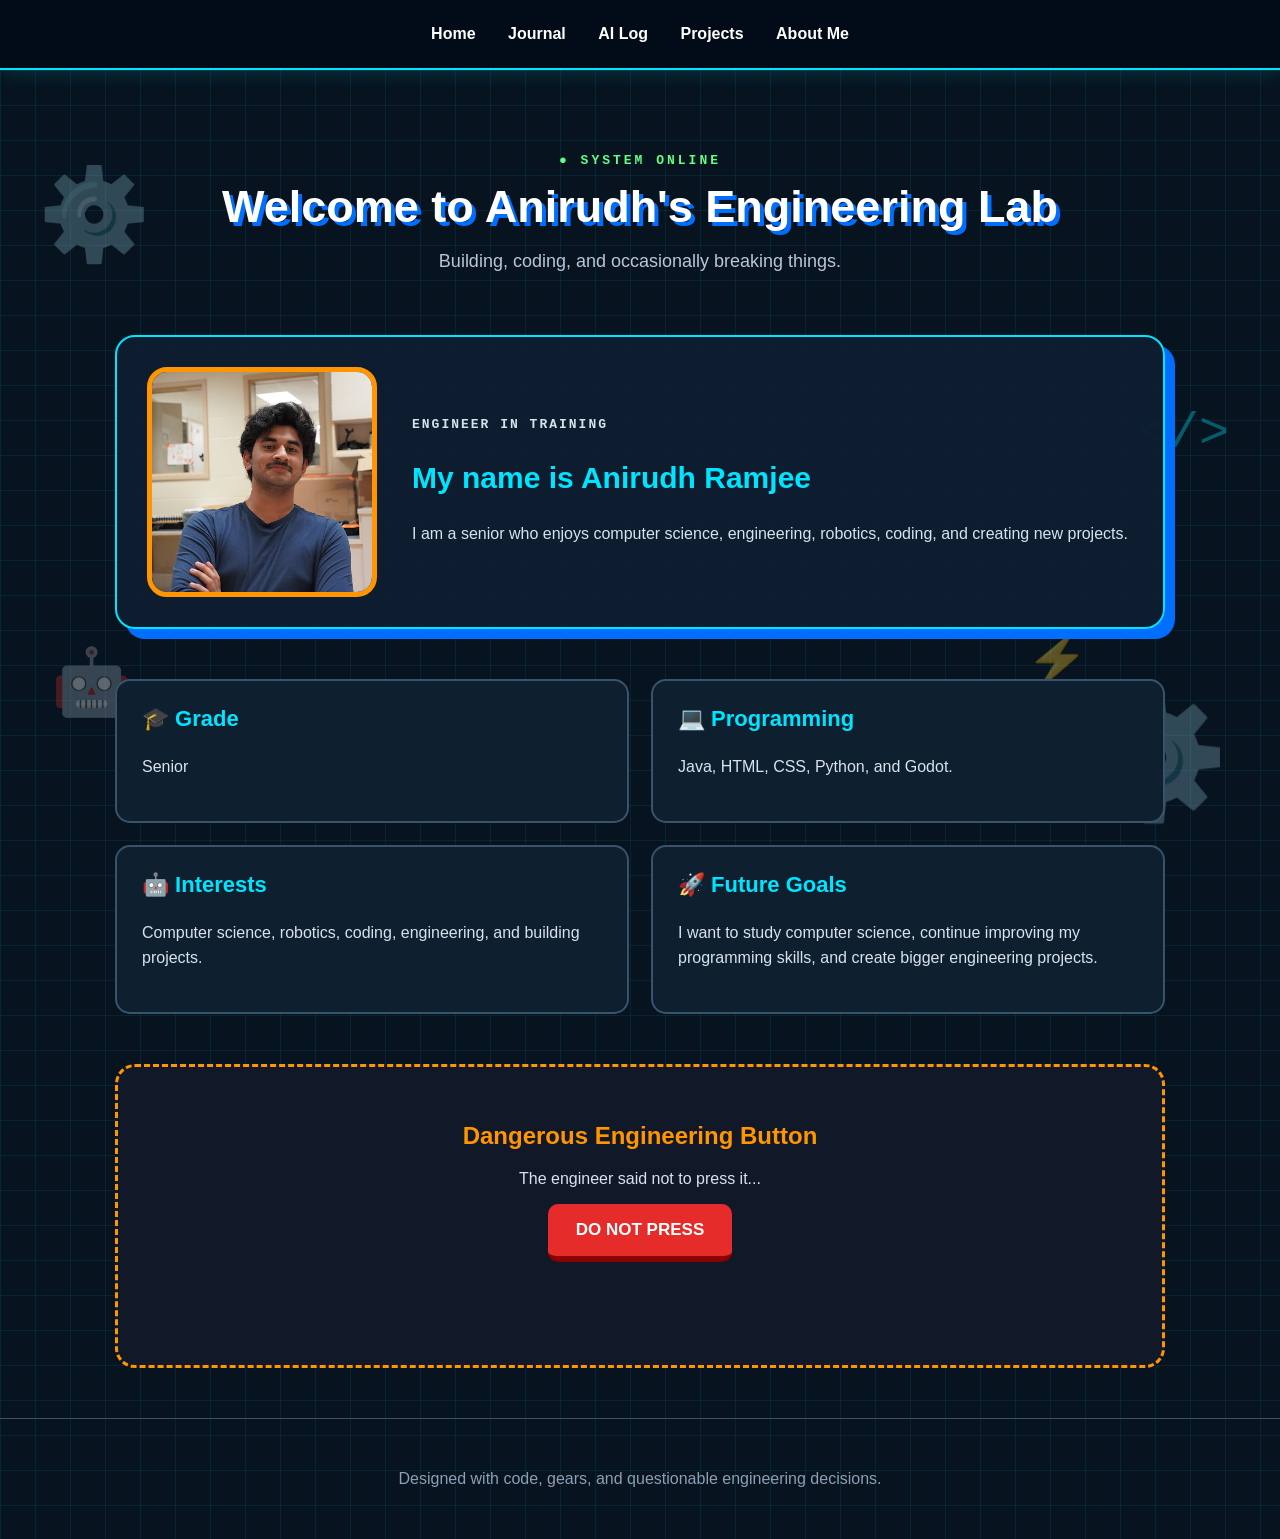
==== about.html @ 03d93529 "Initial Portfolio 2.0 redesign" ====
<!DOCTYPE html>
<html lang="en">

<head>
    <meta charset="UTF-8">
    <meta name="viewport" content="width=device-width, initial-scale=1.0">

    <title>Anirudh's Engineering Lab</title>

    <link rel="stylesheet" href="./css/styles.css">
</head>

<body class="about-page">

    <!-- Floating Engineering Decorations -->

    <div class="floating gear-one">⚙️</div>
    <div class="floating gear-two">⚙️</div>
    <div class="floating code-one">&lt;/&gt;</div>
    <div class="floating robot-one">🤖</div>
    <div class="floating lightning">⚡</div>


    <!-- Navigation -->

    <nav>
        <a href="index.html">Home</a>
        <a href="journal.html">Journal</a>
        <a href="ai-log.html">AI Log</a>
        <a href="projects.html">Projects</a>
        <a href="about.html">About Me</a>
    </nav>


    <!-- Header -->

    <header class="about-header">

        <p class="status">● SYSTEM ONLINE</p>

        <h1>Welcome to Anirudh's Engineering Lab</h1>

        <p>
            Building, coding, and occasionally breaking things.
        </p>

    </header>


    <!-- Main Content -->

    <main class="about-container">

        <section class="profile-card">

            <img
                class="profile-picture"
                src="./images/profile.jpg"
                alt="Picture of Anirudh"
            >

            <div>

                <p class="small-text">
                    ENGINEER IN TRAINING
                </p>

                <h2>My name is Anirudh Ramjee</h2>

                <p>
                    I am a senior who enjoys computer science,
                    engineering, robotics, coding, and creating new projects.
                </p>

            </div>

        </section>


        <!-- Information Cards -->

        <section class="information-grid">

            <div class="information-card">

                <h3>🎓 Grade</h3>

                <p>
                    Senior
                </p>

            </div>


            <div class="information-card">

                <h3>💻 Programming</h3>

                <p>
                    Java, HTML, CSS, Python, and Godot.
                </p>

            </div>


            <div class="information-card">

                <h3>🤖 Interests</h3>

                <p>
                    Computer science, robotics, coding,
                    engineering, and building projects.
                </p>

            </div>


            <div class="information-card">

                <h3>🚀 Future Goals</h3>

                <p>
                    I want to study computer science,
                    continue improving my programming skills,
                    and create bigger engineering projects.
                </p>

            </div>

        </section>


        <!-- Easter Egg -->

        <section class="easter-egg">

            <h2>Dangerous Engineering Button</h2>

            <p>
                The engineer said not to press it...
            </p>

            <button id="labButton" onclick="activateLab()">
                DO NOT PRESS
            </button>

            <p id="secretMessage"></p>

        </section>

    </main>


    <!-- Footer -->

    <footer>

        <p>
            Designed with code, gears, and questionable engineering decisions.
        </p>

    </footer>


    <!-- Secret Button JavaScript -->

    <script>

        let clicks = 0;

        const messages = [
            "You pressed it. The robot is now awake. 🤖",
            "WARNING: Too much engineering detected! ⚠️",
            "The gears are spinning faster!",
            "Purdue application mode activated! 🚂",
            "Achievement unlocked: Professional Button Presser.",
            "Okay... that is enough clicking."
        ];


        function activateLab() {

            clicks++;

            const message =
                document.getElementById("secretMessage");

            const button =
                document.getElementById("labButton");


            message.textContent =
                messages[(clicks - 1) % messages.length];


            document.body.classList.toggle("robot-mode");


            if (clicks >= 5) {

                button.textContent =
                    "YOU REALLY LIKE BUTTONS";

            } else {

                button.textContent =
                    "PRESS AGAIN?";

            }

        }

    </script>

</body>

</html>
---- css/styles.css ----
/* =========================================
   ANIRUDH'S ENGINEERING NOTEBOOK
   MAIN CSS FILE
   ========================================= */


/* =========================================
   RESET / GENERAL
   ========================================= */

* {
    box-sizing: border-box;
}

html {
    scroll-behavior: smooth;
}

body {
    margin: 0;
    min-height: 100vh;
    font-family: Arial, sans-serif;
    color: white;

    background-color: #07131f;

    background-image:
        linear-gradient(rgba(0, 229, 255, 0.08) 1px, transparent 1px),
        linear-gradient(90deg, rgba(0, 229, 255, 0.08) 1px, transparent 1px);

    background-size: 35px 35px;
}


/* =========================================
   NAVIGATION - ALL PAGES
   ========================================= */

nav {
    background-color: rgba(3, 13, 24, 0.97);
    padding: 18px 20px;
    text-align: center;

    border-bottom: 2px solid #00e5ff;

    position: relative;
    z-index: 20;

    box-shadow: 0 4px 18px rgba(0, 229, 255, 0.15);
}

nav a {
    display: inline-block;

    color: white;

    margin: 7px 14px;

    text-decoration: none;

    font-weight: bold;

    transition: 0.3s;
}

nav a:hover {
    color: #00e5ff;

    transform: translateY(-2px);

    text-shadow: 0 0 10px #00e5ff;
}


/* =========================================
   HOME PAGE ENGINEERING LAB BUTTON
   ========================================= */

.about-button {
    background-color: #102a72;

    color: white;

    padding: 12px 20px;

    border: 2px solid #00e5ff;

    border-radius: 10px;

    box-shadow: 5px 5px 0 #ff9500;

    transition: 0.3s;
}

.about-button:hover {
    background-color: #00e5ff;

    color: #07131f;

    transform: translateY(-5px) rotate(-1deg);

    box-shadow: 8px 8px 0 #ff9500;
}


/* =========================================
   NORMAL PAGE HEADINGS
   HOME / JOURNAL / AI LOG / PROJECTS
   ========================================= */

body > h1 {
    max-width: 1100px;

    margin: 45px auto 25px;

    padding: 0 40px;

    color: #00e5ff;

    font-size: 42px;

    text-shadow: 3px 3px 0 #006eff;
}

body > h2 {
    max-width: 1100px;

    margin: 35px auto 15px;

    padding: 0 40px;

    color: #ff9500;

    font-size: 28px;
}

body > p {
    max-width: 1100px;

    margin: 12px auto;

    padding: 0 40px;

    color: #d8e3ec;

    font-size: 17px;

    line-height: 1.7;
}

body > ul {
    max-width: 1060px;

    margin: 15px auto 40px;

    padding-left: 60px;
    padding-right: 40px;

    color: #d8e3ec;

    line-height: 1.9;
}

body > ul li::marker {
    color: #00e5ff;
}

strong {
    color: #00e5ff;
}


/* =========================================
   AI LOG PAGE
   ========================================= */

input,
textarea {
    display: block;

    width: calc(100% - 80px);

    max-width: 900px;

    margin: 8px auto 20px;

    padding: 14px;

    background-color: #0e1f30;

    color: white;

    border: 2px solid #38546c;

    border-radius: 10px;

    font-family: Arial, sans-serif;

    font-size: 16px;

    transition: 0.3s;
}

input::placeholder,
textarea::placeholder {
    color: #8096aa;
}

input:focus,
textarea:focus {
    outline: none;

    border-color: #00e5ff;

    box-shadow: 0 0 12px rgba(0, 229, 255, 0.3);
}

textarea {
    min-height: 110px;

    resize: vertical;
}

body > button {
    display: block;

    margin: 10px auto 30px;
}

button {
    background-color: #006eff;

    color: white;

    padding: 13px 24px;

    border: 2px solid #00e5ff;

    border-radius: 9px;

    font-size: 16px;

    font-weight: bold;

    cursor: pointer;

    transition: 0.3s;
}

button:hover {
    background-color: #00e5ff;

    color: #07131f;

    transform: translateY(-3px);

    box-shadow: 5px 5px 0 #ff9500;
}

#entries {
    width: calc(100% - 80px);

    max-width: 1000px;

    margin: 20px auto 50px;
}

#entries > div {
    background-color: rgba(14, 31, 48, 0.96);

    border: 2px solid #38546c;

    border-radius: 15px;

    padding: 25px;

    margin-bottom: 25px;

    transition: 0.3s;
}

#entries > div:hover {
    border-color: #00e5ff;

    transform: translateY(-5px);

    box-shadow: 6px 6px 0 #006eff;
}

#entries p {
    color: #d8e3ec;

    line-height: 1.6;
}


/* =========================================
   PROJECT PAGE
   ========================================= */

.project-card {
    width: calc(100% - 80px);

    max-width: 1000px;

    margin: 25px auto;

    padding: 28px;

    background-color: rgba(14, 31, 48, 0.96);

    border: 2px solid #38546c;

    border-radius: 16px;

    transition: 0.3s;
}

.project-card:hover {
    border-color: #ff9500;

    transform: translateY(-7px);

    box-shadow: 7px 7px 0 #ff9500;
}

.project-card h2 {
    margin-top: 0;

    color: #00e5ff;

    font-size: 26px;
}

.project-card p {
    color: #d8e3ec;

    line-height: 1.7;
}


/* =========================================
   ABOUT PAGE
   ========================================= */

body.about-page {
    overflow-x: hidden;

    transition: 0.4s;
}


/* =========================================
   ABOUT HEADER
   ========================================= */

.about-header {
    text-align: center;

    padding: 70px 20px 45px;

    position: relative;

    z-index: 3;
}

.about-header h1 {
    margin: 12px 0;

    color: white;

    font-size: 45px;

    text-shadow: 4px 4px 0 #006eff;
}

.about-header > p:last-child {
    color: #b8c7d9;

    font-size: 18px;
}


/* =========================================
   SYSTEM ONLINE
   ========================================= */

.status {
    color: #62ff87;

    font-family: monospace;

    font-weight: bold;

    letter-spacing: 3px;

    animation: statusPulse 2s infinite;
}

@keyframes statusPulse {
    0%,
    100% {
        opacity: 0.5;
    }

    50% {
        opacity: 1;

        text-shadow: 0 0 15px #62ff87;
    }
}


/* =========================================
   ABOUT CONTAINER
   ========================================= */

.about-container {
    width: 90%;

    max-width: 1050px;

    margin: auto;

    position: relative;

    z-index: 3;
}


/* =========================================
   PROFILE CARD
   ========================================= */

.profile-card {
    background-color: rgba(14, 31, 48, 0.96);

    border: 2px solid #00e5ff;

    border-radius: 20px;

    padding: 30px;

    display: flex;

    align-items: center;

    gap: 35px;

    box-shadow: 10px 10px 0 #006eff;

    transition: 0.3s;
}

.profile-card:hover {
    transform: translateY(-5px);
}

.profile-picture {
    width: 230px;

    height: 230px;

    object-fit: cover;

    border-radius: 20px;

    border: 5px solid #ff9500;

    transition: 0.4s;
}

.profile-picture:hover {
    transform: rotate(3deg) scale(1.05);

    box-shadow: 0 0 25px #ff9500;
}

.small-text {
    color: #ff9500;

    font-family: monospace;

    font-weight: bold;

    letter-spacing: 2px;
}

.profile-card h2 {
    color: #00e5ff;

    font-size: 30px;
}

.profile-card p {
    color: #d8e3ec;

    line-height: 1.7;
}


/* =========================================
   ABOUT INFORMATION CARDS
   ========================================= */

.information-grid {
    display: grid;

    grid-template-columns: repeat(2, 1fr);

    gap: 22px;

    margin-top: 50px;
}

.information-card {
    background-color: #0e1f30;

    border: 2px solid #38546c;

    border-radius: 15px;

    padding: 25px;

    transition: 0.3s;
}

.information-card:hover {
    border-color: #ff9500;

    transform: translateY(-8px) rotate(-1deg);

    box-shadow: 7px 7px 0 #ff9500;
}

.information-card h3 {
    margin-top: 0;

    color: #00e5ff;

    font-size: 22px;
}

.information-card p {
    color: #d8e3ec;

    line-height: 1.6;
}


/* =========================================
   EASTER EGG SECTION
   ========================================= */

.easter-egg {
    background-color: #111827;

    border: 3px dashed #ff9500;

    border-radius: 20px;

    margin: 50px 0;

    padding: 35px;

    text-align: center;
}

.easter-egg h2 {
    color: #ff9500;
}

.easter-egg p {
    color: #d8e3ec;
}


/* =========================================
   LAB BUTTON
   ========================================= */

#labButton {
    background-color: #e62b2b;

    color: white;

    border: none;

    border-bottom: 6px solid #8b0000;

    border-radius: 10px;

    padding: 16px 28px;

    font-size: 17px;

    font-weight: bold;

    cursor: pointer;

    transition: 0.2s;
}

#labButton:hover {
    background-color: #ff3b3b;

    color: white;

    transform: scale(1.08);

    box-shadow: none;
}

#labButton:active {
    transform: translateY(5px);

    border-bottom-width: 1px;
}

#secretMessage {
    min-height: 25px;

    margin-top: 25px;

    color: #62ff87;

    font-family: monospace;

    font-size: 18px;
}


/* =========================================
   FLOATING ENGINEERING DECORATIONS
   ========================================= */

.floating {
    position: fixed;

    z-index: 1;

    opacity: 0.35;

    user-select: none;

    pointer-events: none;
}

.gear-one {
    top: 18%;

    left: 3%;

    font-size: 90px;

    animation: spin 8s linear infinite;
}

.gear-two {
    bottom: 8%;

    right: 4%;

    font-size: 120px;

    animation: reverseSpin 10s linear infinite;
}

.code-one {
    top: 45%;

    right: 4%;

    color: #00e5ff;

    font-size: 50px;

    font-family: monospace;

    animation: float 3s ease-in-out infinite;
}

.robot-one {
    bottom: 20%;

    left: 4%;

    font-size: 65px;

    animation: float 2.5s ease-in-out infinite;
}

.lightning {
    top: 70%;

    right: 15%;

    font-size: 50px;

    animation: flash 1.5s infinite;
}


/* =========================================
   FOOTER
   ========================================= */

footer {
    margin-top: 40px;

    padding: 35px;

    text-align: center;

    color: #8ca0b3;

    border-top: 1px solid #38546c;
}


/* =========================================
   ROBOT MODE
   ========================================= */

.robot-mode {
    background-color: #16051f !important;
}

.robot-mode nav {
    border-bottom-color: #ff00ea;
}

.robot-mode .gear-one,
.robot-mode .gear-two {
    animation-duration: 1s;
}

.robot-mode .profile-card {
    border-color: #ff00ea;

    box-shadow: 10px 10px 0 #ff00ea;
}

.robot-mode .information-card {
    border-color: #ff00ea;
}


/* =========================================
   ANIMATIONS
   ========================================= */

@keyframes spin {
    from {
        transform: rotate(0deg);
    }

    to {
        transform: rotate(360deg);
    }
}

@keyframes reverseSpin {
    from {
        transform: rotate(360deg);
    }

    to {
        transform: rotate(0deg);
    }
}

@keyframes float {
    0%,
    100% {
        transform: translateY(0);
    }

    50% {
        transform: translateY(-20px);
    }
}

@keyframes flash {
    0%,
    100% {
        opacity: 0.2;
    }

    50% {
        opacity: 0.8;
    }
}


/* =========================================
   MOBILE / SMALL SCREEN
   ========================================= */

@media (max-width: 700px) {

    nav {
        padding: 12px;
    }

    nav a {
        margin: 6px;
    }

    .about-button {
        margin: 8px;
    }

    body > h1 {
        padding: 0 20px;

        font-size: 32px;
    }

    body > h2 {
        padding: 0 20px;
    }

    body > p {
        padding: 0 20px;
    }

    body > ul {
        padding-left: 40px;

        padding-right: 20px;
    }

    input,
    textarea {
        width: calc(100% - 40px);
    }

    #entries {
        width: calc(100% - 40px);
    }

    .project-card {
        width: calc(100% - 40px);
    }

    .profile-card {
        flex-direction: column;

        text-align: center;

        padding: 25px;
    }

    .profile-picture {
        width: 190px;

        height: 190px;
    }

    .information-grid {
        grid-template-columns: 1fr;
    }

    .about-header {
        padding-top: 45px;
    }

    .about-header h1 {
        font-size: 32px;
    }

    .floating {
        opacity: 0.15;
    }
}
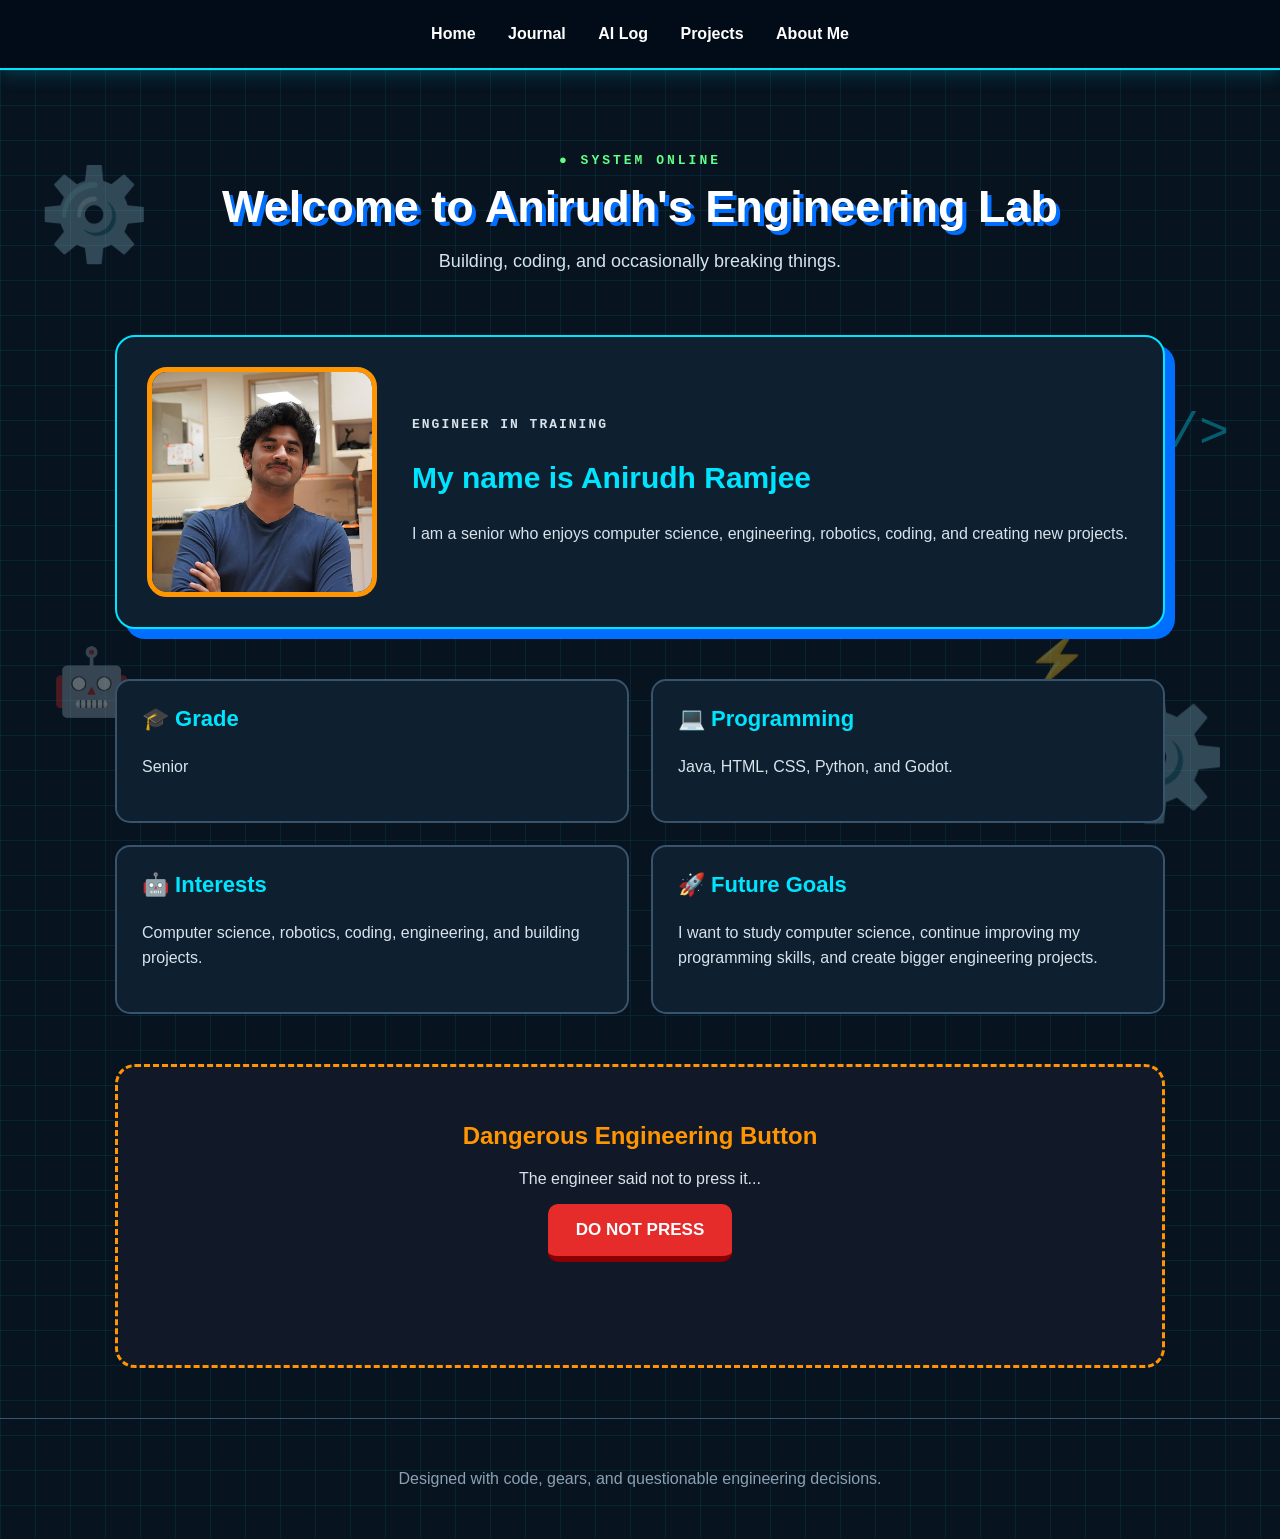
==== commit 3afc45f8: "Light mode dark mode part one added light and dark mode start up" ====
--- a/about.html
+++ b/about.html
@@ -9,7 +9,7 @@
 
     <link rel="stylesheet" href="./css/styles.css">
 </head>
-
+<script src="./js/script.js"></script>
 <body class="about-page">
 
     <!-- Floating Engineering Decorations -->
--- a/css/styles.css
+++ b/css/styles.css
@@ -1,11 +1,71 @@
 /* =========================================
-   ANIRUDH'S ENGINEERING NOTEBOOK
-   MAIN CSS FILE
-   ========================================= */
-
-
-/* =========================================
-   RESET / GENERAL
+   ANIRUDH'S PORTFOLIO 2.0
+   DARK + LIGHT MODE
+   ========================================= */
+
+
+/* =========================================
+   DARK MODE - DEFAULT COLORS
+   ========================================= */
+
+:root {
+    --background: #07131f;
+    --background-grid: rgba(0, 229, 255, 0.08);
+
+    --nav-background: rgba(3, 13, 24, 0.97);
+
+    --card-background: #0e1f30;
+    --card-background-secondary: #111827;
+
+    --text: #ffffff;
+    --text-secondary: #d8e3ec;
+    --text-muted: #8ca0b3;
+
+    --cyan: #00e5ff;
+    --blue: #006eff;
+    --orange: #ff9500;
+    --green: #62ff87;
+
+    --border: #38546c;
+
+    --input-background: #0e1f30;
+
+    --shadow: rgba(0, 229, 255, 0.2);
+}
+
+
+/* =========================================
+   LIGHT MODE COLORS
+   ========================================= */
+
+body.light-mode {
+    --background: #f4f8fc;
+    --background-grid: rgba(0, 110, 255, 0.08);
+
+    --nav-background: rgba(255, 255, 255, 0.97);
+
+    --card-background: #ffffff;
+    --card-background-secondary: #edf3f8;
+
+    --text: #07131f;
+    --text-secondary: #33475b;
+    --text-muted: #64788a;
+
+    --cyan: #007a99;
+    --blue: #005de8;
+    --orange: #d96c00;
+    --green: #008a3e;
+
+    --border: #b5c7d6;
+
+    --input-background: #ffffff;
+
+    --shadow: rgba(0, 94, 232, 0.2);
+}
+
+
+/* =========================================
+   RESET
    ========================================= */
 
 * {
@@ -18,94 +78,149 @@
 
 body {
     margin: 0;
+
     min-height: 100vh;
+
     font-family: Arial, sans-serif;
-    color: white;
-
-    background-color: #07131f;
+
+    background-color: var(--background);
 
     background-image:
-        linear-gradient(rgba(0, 229, 255, 0.08) 1px, transparent 1px),
-        linear-gradient(90deg, rgba(0, 229, 255, 0.08) 1px, transparent 1px);
+        linear-gradient(
+            var(--background-grid) 1px,
+            transparent 1px
+        ),
+        linear-gradient(
+            90deg,
+            var(--background-grid) 1px,
+            transparent 1px
+        );
 
     background-size: 35px 35px;
-}
-
-
-/* =========================================
-   NAVIGATION - ALL PAGES
+
+    color: var(--text);
+
+    transition:
+        background-color 0.4s,
+        color 0.4s;
+}
+
+
+/* =========================================
+   NAVIGATION
    ========================================= */
 
 nav {
-    background-color: rgba(3, 13, 24, 0.97);
+    background-color: var(--nav-background);
+
     padding: 18px 20px;
+
     text-align: center;
 
-    border-bottom: 2px solid #00e5ff;
+    border-bottom: 2px solid var(--cyan);
 
     position: relative;
+
     z-index: 20;
 
-    box-shadow: 0 4px 18px rgba(0, 229, 255, 0.15);
+    box-shadow: 0 4px 18px var(--shadow);
+
+    transition: 0.4s;
 }
 
 nav a {
     display: inline-block;
 
+    color: var(--text);
+
+    margin: 7px 14px;
+
+    text-decoration: none;
+
+    font-weight: bold;
+
+    transition: 0.3s;
+}
+
+nav a:hover {
+    color: var(--cyan);
+
+    transform: translateY(-2px);
+
+    text-shadow: 0 0 10px var(--cyan);
+}
+
+
+/* =========================================
+   DARK / LIGHT MODE BUTTON
+   ========================================= */
+
+#themeToggle {
+    background-color: var(--card-background);
+
+    color: var(--text);
+
+    border: 2px solid var(--cyan);
+
+    border-radius: 10px;
+
+    padding: 10px 16px;
+
+    margin-left: 15px;
+
+    font-size: 15px;
+
+    font-weight: bold;
+
+    cursor: pointer;
+
+    transition: 0.3s;
+}
+
+#themeToggle:hover {
+    background-color: var(--cyan);
+
+    color: var(--background);
+
+    transform: translateY(-3px);
+
+    box-shadow: 4px 4px 0 var(--orange);
+}
+
+
+/* =========================================
+   HOME ABOUT BUTTON
+   ========================================= */
+
+.about-button {
+    background-color: var(--blue);
+
     color: white;
 
-    margin: 7px 14px;
-
-    text-decoration: none;
-
-    font-weight: bold;
+    padding: 12px 20px;
+
+    border: 2px solid var(--cyan);
+
+    border-radius: 10px;
+
+    box-shadow: 5px 5px 0 var(--orange);
 
     transition: 0.3s;
 }
 
-nav a:hover {
-    color: #00e5ff;
-
-    transform: translateY(-2px);
-
-    text-shadow: 0 0 10px #00e5ff;
-}
-
-
-/* =========================================
-   HOME PAGE ENGINEERING LAB BUTTON
-   ========================================= */
-
-.about-button {
-    background-color: #102a72;
-
-    color: white;
-
-    padding: 12px 20px;
-
-    border: 2px solid #00e5ff;
-
-    border-radius: 10px;
-
-    box-shadow: 5px 5px 0 #ff9500;
-
-    transition: 0.3s;
-}
-
 .about-button:hover {
-    background-color: #00e5ff;
-
-    color: #07131f;
+    background-color: var(--cyan);
+
+    color: var(--background);
 
     transform: translateY(-5px) rotate(-1deg);
 
-    box-shadow: 8px 8px 0 #ff9500;
+    box-shadow: 8px 8px 0 var(--orange);
 }
 
 
 /* =========================================
    NORMAL PAGE HEADINGS
-   HOME / JOURNAL / AI LOG / PROJECTS
    ========================================= */
 
 body > h1 {
@@ -115,11 +230,15 @@
 
     padding: 0 40px;
 
-    color: #00e5ff;
+    color: var(--cyan);
 
     font-size: 42px;
 
-    text-shadow: 3px 3px 0 #006eff;
+    text-shadow: 3px 3px 0 var(--blue);
+}
+
+body.light-mode > h1 {
+    text-shadow: 2px 2px 0 rgba(0, 94, 232, 0.2);
 }
 
 body > h2 {
@@ -129,7 +248,7 @@
 
     padding: 0 40px;
 
-    color: #ff9500;
+    color: var(--orange);
 
     font-size: 28px;
 }
@@ -141,7 +260,7 @@
 
     padding: 0 40px;
 
-    color: #d8e3ec;
+    color: var(--text-secondary);
 
     font-size: 17px;
 
@@ -154,24 +273,25 @@
     margin: 15px auto 40px;
 
     padding-left: 60px;
+
     padding-right: 40px;
 
-    color: #d8e3ec;
+    color: var(--text-secondary);
 
     line-height: 1.9;
 }
 
 body > ul li::marker {
-    color: #00e5ff;
+    color: var(--cyan);
 }
 
 strong {
-    color: #00e5ff;
-}
-
-
-/* =========================================
-   AI LOG PAGE
+    color: var(--cyan);
+}
+
+
+/* =========================================
+   AI LOG INPUTS
    ========================================= */
 
 input,
@@ -186,11 +306,11 @@
 
     padding: 14px;
 
-    background-color: #0e1f30;
-
-    color: white;
-
-    border: 2px solid #38546c;
+    background-color: var(--input-background);
+
+    color: var(--text);
+
+    border: 2px solid var(--border);
 
     border-radius: 10px;
 
@@ -203,16 +323,16 @@
 
 input::placeholder,
 textarea::placeholder {
-    color: #8096aa;
+    color: var(--text-muted);
 }
 
 input:focus,
 textarea:focus {
     outline: none;
 
-    border-color: #00e5ff;
-
-    box-shadow: 0 0 12px rgba(0, 229, 255, 0.3);
+    border-color: var(--cyan);
+
+    box-shadow: 0 0 12px var(--shadow);
 }
 
 textarea {
@@ -221,6 +341,11 @@
     resize: vertical;
 }
 
+
+/* =========================================
+   NORMAL BUTTONS
+   ========================================= */
+
 body > button {
     display: block;
 
@@ -228,13 +353,13 @@
 }
 
 button {
-    background-color: #006eff;
+    background-color: var(--blue);
 
     color: white;
 
     padding: 13px 24px;
 
-    border: 2px solid #00e5ff;
+    border: 2px solid var(--cyan);
 
     border-radius: 9px;
 
@@ -248,14 +373,19 @@
 }
 
 button:hover {
-    background-color: #00e5ff;
-
-    color: #07131f;
+    background-color: var(--cyan);
+
+    color: var(--background);
 
     transform: translateY(-3px);
 
-    box-shadow: 5px 5px 0 #ff9500;
-}
+    box-shadow: 5px 5px 0 var(--orange);
+}
+
+
+/* =========================================
+   AI LOG ENTRIES
+   ========================================= */
 
 #entries {
     width: calc(100% - 80px);
@@ -266,9 +396,9 @@
 }
 
 #entries > div {
-    background-color: rgba(14, 31, 48, 0.96);
-
-    border: 2px solid #38546c;
+    background-color: var(--card-background);
+
+    border: 2px solid var(--border);
 
     border-radius: 15px;
 
@@ -280,22 +410,22 @@
 }
 
 #entries > div:hover {
-    border-color: #00e5ff;
+    border-color: var(--cyan);
 
     transform: translateY(-5px);
 
-    box-shadow: 6px 6px 0 #006eff;
+    box-shadow: 6px 6px 0 var(--blue);
 }
 
 #entries p {
-    color: #d8e3ec;
+    color: var(--text-secondary);
 
     line-height: 1.6;
 }
 
 
 /* =========================================
-   PROJECT PAGE
+   PROJECT CARDS
    ========================================= */
 
 .project-card {
@@ -307,9 +437,9 @@
 
     padding: 28px;
 
-    background-color: rgba(14, 31, 48, 0.96);
-
-    border: 2px solid #38546c;
+    background-color: var(--card-background);
+
+    border: 2px solid var(--border);
 
     border-radius: 16px;
 
@@ -317,25 +447,59 @@
 }
 
 .project-card:hover {
-    border-color: #ff9500;
+    border-color: var(--orange);
 
     transform: translateY(-7px);
 
-    box-shadow: 7px 7px 0 #ff9500;
+    box-shadow: 7px 7px 0 var(--orange);
 }
 
 .project-card h2 {
     margin-top: 0;
 
-    color: #00e5ff;
+    color: var(--cyan);
 
     font-size: 26px;
 }
 
+.project-card h3 {
+    color: var(--orange);
+}
+
 .project-card p {
-    color: #d8e3ec;
+    color: var(--text-secondary);
 
     line-height: 1.7;
+}
+
+.project-card img {
+    width: 100%;
+
+    max-height: 350px;
+
+    object-fit: cover;
+
+    border-radius: 12px;
+
+    border: 2px solid var(--border);
+
+    margin-bottom: 15px;
+}
+
+.project-card a {
+    display: inline-block;
+
+    color: var(--cyan);
+
+    margin-right: 15px;
+
+    font-weight: bold;
+
+    text-decoration: none;
+}
+
+.project-card a:hover {
+    color: var(--orange);
 }
 
 
@@ -367,15 +531,19 @@
 .about-header h1 {
     margin: 12px 0;
 
-    color: white;
+    color: var(--text);
 
     font-size: 45px;
 
-    text-shadow: 4px 4px 0 #006eff;
+    text-shadow: 4px 4px 0 var(--blue);
+}
+
+body.light-mode .about-header h1 {
+    text-shadow: 2px 2px 0 rgba(0, 94, 232, 0.2);
 }
 
 .about-header > p:last-child {
-    color: #b8c7d9;
+    color: var(--text-secondary);
 
     font-size: 18px;
 }
@@ -386,7 +554,7 @@
    ========================================= */
 
 .status {
-    color: #62ff87;
+    color: var(--green);
 
     font-family: monospace;
 
@@ -398,6 +566,7 @@
 }
 
 @keyframes statusPulse {
+
     0%,
     100% {
         opacity: 0.5;
@@ -406,7 +575,7 @@
     50% {
         opacity: 1;
 
-        text-shadow: 0 0 15px #62ff87;
+        text-shadow: 0 0 15px var(--green);
     }
 }
 
@@ -433,9 +602,9 @@
    ========================================= */
 
 .profile-card {
-    background-color: rgba(14, 31, 48, 0.96);
-
-    border: 2px solid #00e5ff;
+    background-color: var(--card-background);
+
+    border: 2px solid var(--cyan);
 
     border-radius: 20px;
 
@@ -447,7 +616,7 @@
 
     gap: 35px;
 
-    box-shadow: 10px 10px 0 #006eff;
+    box-shadow: 10px 10px 0 var(--blue);
 
     transition: 0.3s;
 }
@@ -465,7 +634,7 @@
 
     border-radius: 20px;
 
-    border: 5px solid #ff9500;
+    border: 5px solid var(--orange);
 
     transition: 0.4s;
 }
@@ -473,11 +642,11 @@
 .profile-picture:hover {
     transform: rotate(3deg) scale(1.05);
 
-    box-shadow: 0 0 25px #ff9500;
+    box-shadow: 0 0 25px var(--orange);
 }
 
 .small-text {
-    color: #ff9500;
+    color: var(--orange);
 
     font-family: monospace;
 
@@ -487,20 +656,20 @@
 }
 
 .profile-card h2 {
-    color: #00e5ff;
+    color: var(--cyan);
 
     font-size: 30px;
 }
 
 .profile-card p {
-    color: #d8e3ec;
+    color: var(--text-secondary);
 
     line-height: 1.7;
 }
 
 
 /* =========================================
-   ABOUT INFORMATION CARDS
+   INFORMATION CARDS
    ========================================= */
 
 .information-grid {
@@ -514,9 +683,9 @@
 }
 
 .information-card {
-    background-color: #0e1f30;
-
-    border: 2px solid #38546c;
+    background-color: var(--card-background);
+
+    border: 2px solid var(--border);
 
     border-radius: 15px;
 
@@ -526,36 +695,36 @@
 }
 
 .information-card:hover {
-    border-color: #ff9500;
+    border-color: var(--orange);
 
     transform: translateY(-8px) rotate(-1deg);
 
-    box-shadow: 7px 7px 0 #ff9500;
+    box-shadow: 7px 7px 0 var(--orange);
 }
 
 .information-card h3 {
     margin-top: 0;
 
-    color: #00e5ff;
+    color: var(--cyan);
 
     font-size: 22px;
 }
 
 .information-card p {
-    color: #d8e3ec;
+    color: var(--text-secondary);
 
     line-height: 1.6;
 }
 
 
 /* =========================================
-   EASTER EGG SECTION
+   EASTER EGG
    ========================================= */
 
 .easter-egg {
-    background-color: #111827;
-
-    border: 3px dashed #ff9500;
+    background-color: var(--card-background-secondary);
+
+    border: 3px dashed var(--orange);
 
     border-radius: 20px;
 
@@ -567,16 +736,16 @@
 }
 
 .easter-egg h2 {
-    color: #ff9500;
+    color: var(--orange);
 }
 
 .easter-egg p {
-    color: #d8e3ec;
-}
-
-
-/* =========================================
-   LAB BUTTON
+    color: var(--text-secondary);
+}
+
+
+/* =========================================
+   DANGEROUS LAB BUTTON
    ========================================= */
 
 #labButton {
@@ -622,7 +791,7 @@
 
     margin-top: 25px;
 
-    color: #62ff87;
+    color: var(--green);
 
     font-family: monospace;
 
@@ -631,7 +800,7 @@
 
 
 /* =========================================
-   FLOATING ENGINEERING DECORATIONS
+   FLOATING ENGINEERING ICONS
    ========================================= */
 
 .floating {
@@ -671,7 +840,7 @@
 
     right: 4%;
 
-    color: #00e5ff;
+    color: var(--cyan);
 
     font-size: 50px;
 
@@ -712,9 +881,9 @@
 
     text-align: center;
 
-    color: #8ca0b3;
-
-    border-top: 1px solid #38546c;
+    color: var(--text-muted);
+
+    border-top: 1px solid var(--border);
 }
 
 
@@ -723,7 +892,7 @@
    ========================================= */
 
 .robot-mode {
-    background-color: #16051f !important;
+    --background: #16051f;
 }
 
 .robot-mode nav {
@@ -741,16 +910,13 @@
     box-shadow: 10px 10px 0 #ff00ea;
 }
 
-.robot-mode .information-card {
-    border-color: #ff00ea;
-}
-
 
 /* =========================================
    ANIMATIONS
    ========================================= */
 
 @keyframes spin {
+
     from {
         transform: rotate(0deg);
     }
@@ -758,9 +924,11 @@
     to {
         transform: rotate(360deg);
     }
+
 }
 
 @keyframes reverseSpin {
+
     from {
         transform: rotate(360deg);
     }
@@ -768,9 +936,11 @@
     to {
         transform: rotate(0deg);
     }
+
 }
 
 @keyframes float {
+
     0%,
     100% {
         transform: translateY(0);
@@ -779,9 +949,11 @@
     50% {
         transform: translateY(-20px);
     }
+
 }
 
 @keyframes flash {
+
     0%,
     100% {
         opacity: 0.2;
@@ -790,11 +962,12 @@
     50% {
         opacity: 0.8;
     }
-}
-
-
-/* =========================================
-   MOBILE / SMALL SCREEN
+
+}
+
+
+/* =========================================
+   MOBILE
    ========================================= */
 
 @media (max-width: 700px) {
@@ -805,6 +978,12 @@
 
     nav a {
         margin: 6px;
+    }
+
+    #themeToggle {
+        display: block;
+
+        margin: 10px auto 0;
     }
 
     .about-button {
@@ -873,4 +1052,5 @@
     .floating {
         opacity: 0.15;
     }
+
 }
